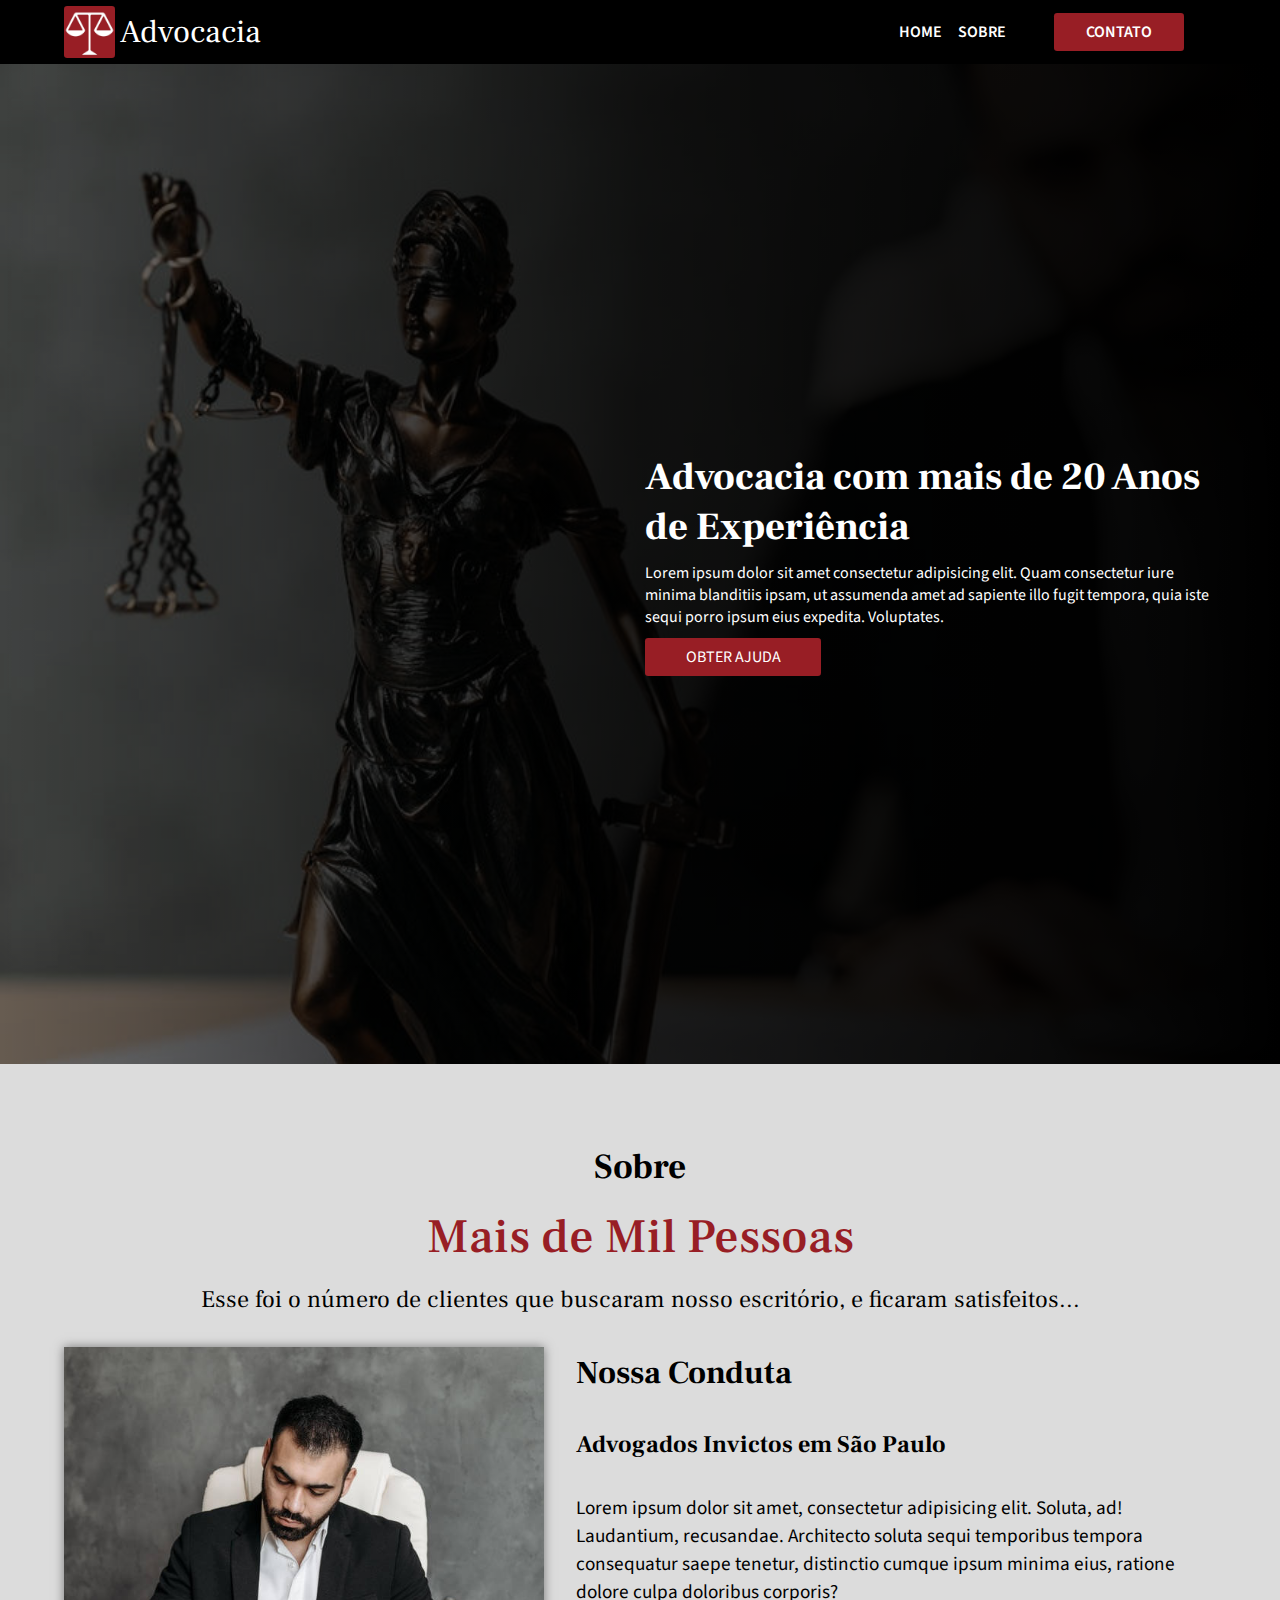
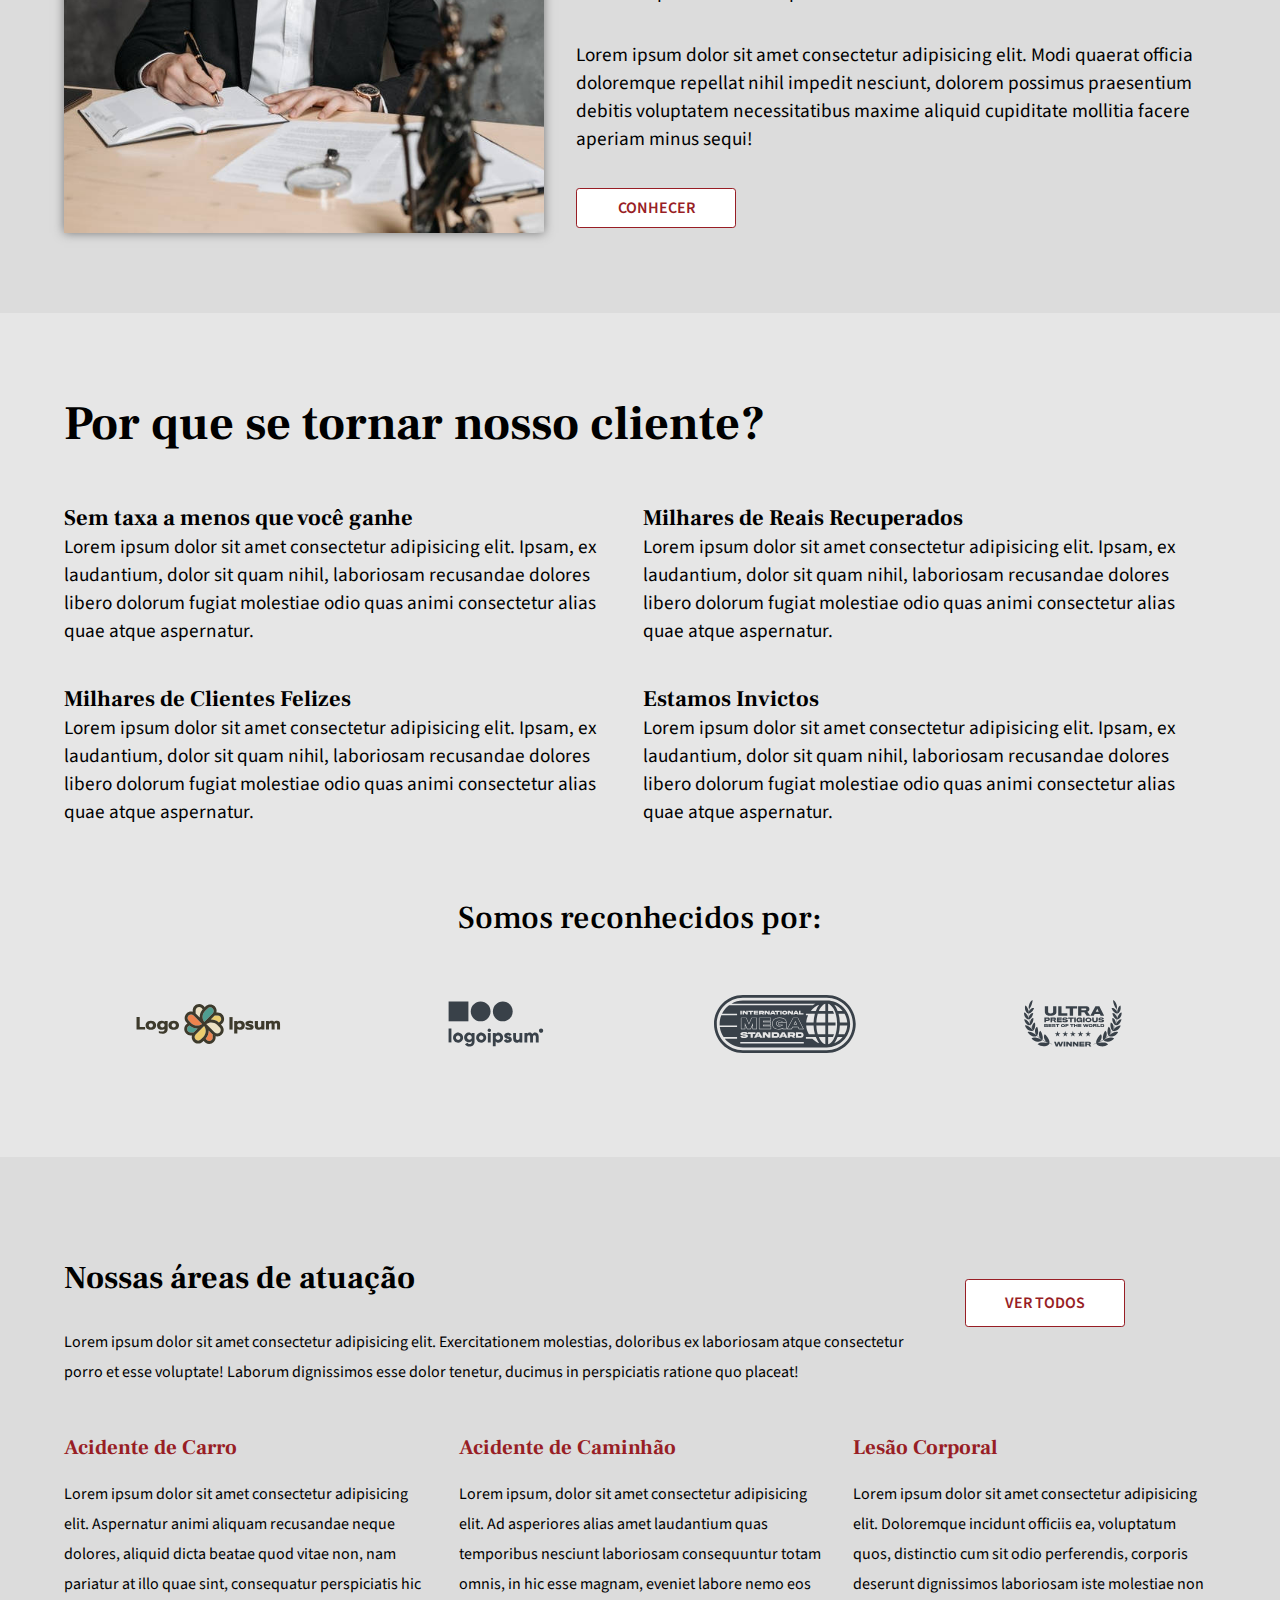
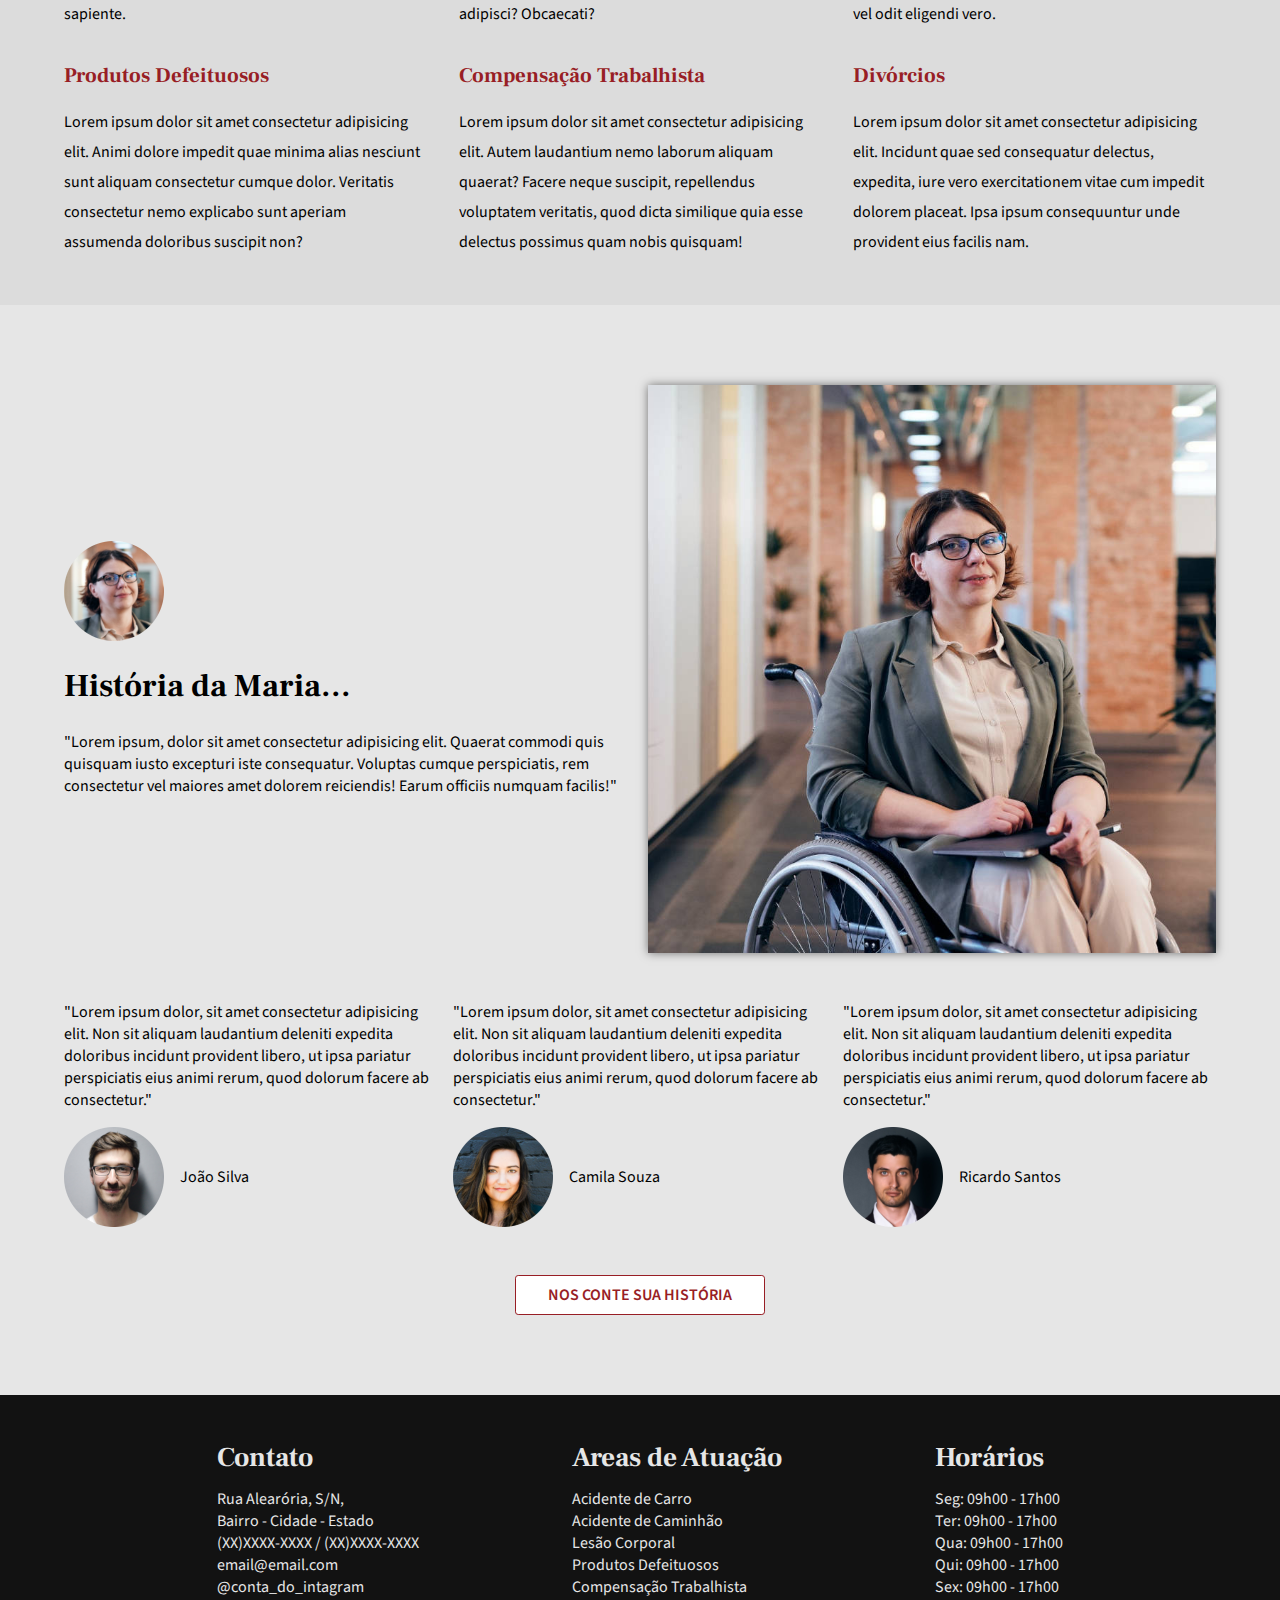
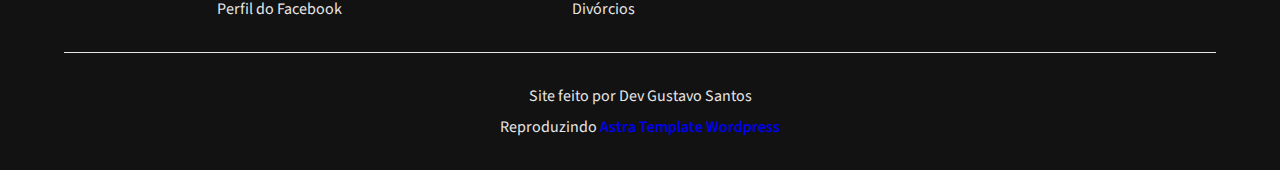
==== index.html @ f94edaa2 "Revert "Sem o menu mobile"" ====
<!DOCTYPE html>
<html lang="pt-br">
<head>
    <meta charset="UTF-8">
    <meta http-equiv="X-UA-Compatible" content="IE=edge">
    <meta name="viewport" content="width=device-width, initial-scale=1.0">
    <link rel="stylesheet" href="estilos/geral.css">
    <link rel="stylesheet" href="estilos/home.css">
    <link rel="shortcut icon" href="imagens/favicon.ico" type="image/x-icon">
    <meta name="Este é um exemplo de site de Advocacia">
    <title>Home - Advocacia</title>
</head>
<body>
    <header>
        <div class="container">
            <a href="#"><img src="imagens/pngs/logo.png" alt="Exemplo de Logo de Advocacia"><h1>Advocacia</h1></a>
                <ul>
                    <li><a href="#">HOME</a></li>
                    <li><a href="#">SOBRE</a></li>
                    <li><a href="#" class="botao1">CONTATO</li></a>
                </ul>
        </div>
    </header>
    <main>
        <section class="banner fundo">
            <div class="escurecimento">
                <div class="container">
                    <h1 class="cont-banner">Advocacia com mais de 20 Anos de Experiência</h1>
                    <p class="cont-banner">Lorem ipsum dolor sit amet consectetur adipisicing elit. Quam consectetur iure minima blanditiis ipsam, ut assumenda amet ad sapiente illo fugit tempora, quia iste sequi porro ipsum eius expedita. Voluptates.</p>
                    <a href="#" class="botao1 cont-banner"> OBTER AJUDA</a>
                </div>
            </div>
        </section>
        <section class="apres">
            <div class="container">
                <div class="topo-apres">
                    <h2>Sobre</h2>
                    <h3>Mais de Mil Pessoas</h3>
                    <h4>Esse foi o número de clientes que buscaram nosso escritório, e ficaram satisfeitos...</h4>
                </div>
                <div class="img-apres"><img src="imagens/homem-escrevendo.jpg" alt="homem escrevendo">
                </div>
                <div class="cont-apres">
                    <h2>Nossa Conduta</h2>
                    <h3>Advogados Invictos em São Paulo</h3>
                    <p>Lorem ipsum dolor sit amet, consectetur adipisicing elit. Soluta, ad! Laudantium, recusandae. Architecto soluta sequi temporibus tempora consequatur saepe tenetur, distinctio cumque ipsum minima eius, ratione dolore culpa doloribus corporis?</p>
                    <p>Lorem ipsum dolor sit amet consectetur adipisicing elit. Modi quaerat officia doloremque repellat nihil impedit nesciunt, dolorem possimus praesentium debitis voluptatem necessitatibus maxime aliquid cupiditate mollitia facere aperiam minus sequi!</p>
                    <a href="#" class="botao2 cont-banner">CONHECER</a>
                </div>
            </div>
        </section>
        <section class="motivos">
            <div class="container">
                <div class="topo-motivos"><h2>Por que se tornar nosso cliente?</h2></div>
                <div class="cont-mot">
                    <h3>Sem taxa a menos que você ganhe</h3>
                    <p>Lorem ipsum dolor sit amet consectetur adipisicing elit. Ipsam, ex laudantium, dolor sit quam nihil, laboriosam recusandae dolores libero dolorum fugiat molestiae odio quas animi consectetur alias quae atque aspernatur.</p>
                </div>
                <div class="cont-mot">
                    <h3>Milhares de Reais Recuperados</h3>
                    <p>Lorem ipsum dolor sit amet consectetur adipisicing elit. Ipsam, ex laudantium, dolor sit quam nihil, laboriosam recusandae dolores libero dolorum fugiat molestiae odio quas animi consectetur alias quae atque aspernatur.</p>
                </div>
                <div class="cont-mot">
                    <h3>Milhares de Clientes Felizes</h3>
                    <p>Lorem ipsum dolor sit amet consectetur adipisicing elit. Ipsam, ex laudantium, dolor sit quam nihil, laboriosam recusandae dolores libero dolorum fugiat molestiae odio quas animi consectetur alias quae atque aspernatur.</p>
                </div>
                <div class="cont-mot">
                    <h3>Estamos Invictos</h3>
                    <p>Lorem ipsum dolor sit amet consectetur adipisicing elit. Ipsam, ex laudantium, dolor sit quam nihil, laboriosam recusandae dolores libero dolorum fugiat molestiae odio quas animi consectetur alias quae atque aspernatur.</p>
                </div>
                <div class="base-motivos">
                    <h4>Somos reconhecidos por:</h4>
                    <img src="imagens/svg/logo-exemplo (1).svg" alt="exemplo de logo de advocacia">
                    <img src="imagens/svg/logo-exemplo (2).svg" alt="exemplo de logo de advocacia">
                    <img src="imagens/svg/logo-exemplo (3).svg" alt="exemplo de logo de advocacia">
                    <img src="imagens/svg/logo-exemplo (4).svg" alt="exemplo de logo de advocacia">
                
                </div>
            </div>
        </section>
        <section class="areas">
            <div class="container">
                <div class="topo-areas">
                    <h2>Nossas áreas de atuação</h2>
                    <p>Lorem ipsum dolor sit amet consectetur adipisicing elit. Exercitationem molestias, doloribus ex laboriosam atque consectetur porro et esse voluptate! Laborum dignissimos esse dolor tenetur, ducimus in perspiciatis ratione quo placeat!</p>
                    <a href="#" class="botao2">VER TODOS</a>
                </div>
                <div>
                    <h3>Acidente de Carro</h3>
                    <p>Lorem ipsum dolor sit amet consectetur adipisicing elit. Aspernatur animi aliquam recusandae neque dolores, aliquid dicta beatae quod vitae non, nam pariatur at illo quae sint, consequatur perspiciatis hic sapiente.</p>
                </div>
                <div>
                    <h3>Acidente de Caminhão</h3>
                    <p>Lorem ipsum, dolor sit amet consectetur adipisicing elit. Ad asperiores alias amet laudantium quas temporibus nesciunt laboriosam consequuntur totam omnis, in hic esse magnam, eveniet labore nemo eos adipisci? Obcaecati?</p>
                </div>
                <div>
                    <h3>Lesão Corporal</h3>
                    Lorem ipsum dolor sit amet consectetur adipisicing elit. Doloremque incidunt officiis ea, voluptatum quos, distinctio cum sit odio perferendis, corporis deserunt dignissimos laboriosam iste molestiae non vel odit eligendi vero.
                </div>
                <div>
                    <h3>Produtos Defeituosos</h3>
                    <p>Lorem ipsum dolor sit amet consectetur adipisicing elit. Animi dolore impedit quae minima alias nesciunt sunt aliquam consectetur cumque dolor. Veritatis consectetur nemo explicabo sunt aperiam assumenda doloribus suscipit non?</p>
                </div>
                <div>
                    <h3>Compensação Trabalhista</h3>
                    <p>Lorem ipsum dolor sit amet consectetur adipisicing elit. Autem laudantium nemo laborum aliquam quaerat? Facere neque suscipit, repellendus voluptatem veritatis, quod dicta similique quia esse delectus possimus quam nobis quisquam!</p>
                </div>
                <div>
                    <h3>Divórcios</h3>
                    <p>Lorem ipsum dolor sit amet consectetur adipisicing elit. Incidunt quae sed consequatur delectus, expedita, iure vero exercitationem vitae cum impedit dolorem placeat. Ipsa ipsum consequuntur unde provident eius facilis nam.</p>
                </div>
            </div>
        </section>
        <section class="depoimentos">
            <div class="container">
                <div class="topo-depo">
                    <div class="topo-cont">
                        <img src="imagens/pngs/mulher-comentario.png" alt="Rosto de uma mulher">
                        <h3>História da Maria...</h3>
                        <blockquote>"Lorem ipsum, dolor sit amet consectetur adipisicing elit. Quaerat commodi quis quisquam iusto excepturi iste consequatur. Voluptas cumque perspiciatis, rem consectetur vel maiores amet dolorem reiciendis! Earum officiis numquam facilis!"</blockquote>
                    </div>
                    <img src="imagens/mulher-em-uma-cadeira-de-rodas.jpg" alt="mulher em uma cadeira de rodas">
                </div>
                <div class="base-depo">
                    
                    <div class="quad-depo">
                        <blockquote>"Lorem ipsum dolor, sit amet consectetur adipisicing elit. Non sit aliquam laudantium deleniti expedita doloribus incidunt provident libero, ut ipsa pariatur perspiciatis eius animi rerum, quod dolorum facere ab consectetur."</blockquote>
                        <img src="imagens/pngs/homem-comentario.png" alt="Rosto de um homem">
                        <p>João Silva</p>
                    </div>
                    <div class="quad-depo">
                        <blockquote>"Lorem ipsum dolor, sit amet consectetur adipisicing elit. Non sit aliquam laudantium deleniti expedita doloribus incidunt provident libero, ut ipsa pariatur perspiciatis eius animi rerum, quod dolorum facere ab consectetur."</blockquote>
                        <img src="imagens/pngs/mulher-comentario-2.png" alt="Rosto de uma mulher">
                        <p>Camila Souza</p>
                    </div>
                    <div class="quad-depo">
                        <blockquote>"Lorem ipsum dolor, sit amet consectetur adipisicing elit. Non sit aliquam laudantium deleniti expedita doloribus incidunt provident libero, ut ipsa pariatur perspiciatis eius animi rerum, quod dolorum facere ab consectetur."</blockquote>
                        <img src="imagens/pngs/homem-comentario-2.png" alt="Rosto de um homem">
                        <p>Ricardo Santos</p>
                    </div>
                </div>
                <a href="#" class="botao2">NOS CONTE SUA HISTÓRIA</a>
            </div>
        </section>
    </main>
    <footer>
        <div class="container">
            <section class="topo-footer">
                <div class="quad-footer">
                    <h3>Contato</h3>
                    <ul>
                        <li>Rua Alearória, S/N, <br>Bairro - Cidade - Estado</li>
                        <li>(XX)XXXX-XXXX / (XX)XXXX-XXXX</li>
                        <li>email@email.com</li>
                        <li>@conta_do_intagram</li>
                        <li>Perfil do Facebook</li>
                    </ul>
                </div>
                <div class="quad-footer">
                    <h3>Areas de Atuação</h3>
                    <ul>
                        <li>Acidente de Carro</li>
                        <li>Acidente de Caminhão</li>
                        <li>Lesão Corporal</li>
                        <li>Produtos Defeituosos</li>
                        <li>Compensação Trabalhista</li>
                        <li>Divórcios</li>
                    </ul>
                </div>
                <div class="quad-footer">
                    <h3>Horários</h3>
                    <ul>
                        <li>Seg: 09h00 - 17h00</li>
                        <li>Ter: 09h00 - 17h00</li>
                        <li>Qua: 09h00 - 17h00</li>
                        <li>Qui: 09h00 - 17h00</li>
                        <li>Sex: 09h00 - 17h00</li>
                    </ul>
                </div>
            </section>
            <section class="base-footer">
                <p>Site feito por Dev Gustavo Santos</p>
                <p>Reproduzindo <a href="https://websitedemos.net/injury-accident-lawyer-08/#" target="_blank">Astra Template Wordpress</a></p>
            </section>
        </div>
    </footer>
</body>
</html>
---- estilos/geral.css ----
@charset "UTF-8";
@import url('https://fonts.googleapis.com/css2?family=Frank+Ruhl+Libre:wght@300;400;500;700;900&family=Source+Sans+Pro:ital,wght@0,200;0,300;0,400;0,600;0,700;0,900;1,200;1,300;1,400;1,600;1,700;1,900&display=swap');

:root {
    /* Fontes */
    --fonte1: 'Frank Ruhl Libre', serif;
    --fonte2: 'Source Sans Pro', sans-serif;

    /* Cores */
    --cor1: rgb(152, 30, 37);
    --cor2: rgb(18, 18, 18);
    --cor3: rgb(74, 74, 74);
    --cor4: rgb(220, 220, 220);
    --cor5: rgb(230, 230, 230);
}

/* Gerais *//* Gerais *//* Gerais */
* {
    padding: 0;
    margin: 0;
    box-sizing: border-box;
}

html, body {
    font-family: var(--fonte2);
}

h1, h2, h3, h4, h5, h6 {
    font-family: var(--fonte1);
}

a, li {
    text-decoration: none;
    list-style-type: none;
}



section, header, p, main {
    max-width: 100vw;
    overflow: hidden;
}

.container {
    width: min(1200px, 90vw);
    margin: auto;
}

.botao1 {
    padding: 0.5rem 2rem;
    margin: 2rem;
    border-radius: 0.2rem;
    color: white;
    background-color: var(--cor1);
    transition: all 0.3s linear;
}

.botao1:hover {
    color: var(--cor1) !important;
    background-color: rgb(255, 255, 255);
    border: 1px solid var(--cor1);
}

.botao2 {
    padding: 0.5rem 2rem;
    margin: 2rem;
    border-radius: 0.2rem;
    color: var(--cor1);
    background-color: rgb(255, 255, 255);
    border: 1px solid var(--cor1);
    transition: all 0.3s linear;
}

.botao2:hover {
    color: rgb(255, 255, 255);
    background-color: var(--cor1);
    border: 1px solid rgb(255, 255, 255);
}

.fundo {
    background-size: cover;
    background-repeat: no-repeat;
    background-position: left center;
}

footer {
    background-color: var(--cor2);
    color: var(--cor5);

}

footer .topo-footer {
    padding: 2rem 0;
    display: flex;
    justify-content: space-evenly;
    border-bottom: 1px solid var(--cor5);
}

footer .topo-footer  h3{
    font-size: 1.7rem;
    padding: 0.8rem 0;
}

footer .base-footer {
    padding: 2rem;
    text-align: center;
    display: flex;
    flex-direction: column;
    gap: 0.6rem;
}

footer .base-footer a {
    font-weight: 600;
}
footer .base-footer a:visited {
    color: inherit;
 }


@media (max-width: 700px) {

    footer .topo-footer {
        flex-direction: column;
        align-items: center;
        text-align: center;
        gap: 3rem;
    }
}
---- estilos/home.css ----
@charset "UTF-8";
@import url('https://fonts.googleapis.com/css2?family=Frank+Ruhl+Libre:wght@300;400;500;700;900&family=Source+Sans+Pro:ital,wght@0,200;0,300;0,400;0,600;0,700;0,900;1,200;1,300;1,400;1,600;1,700;1,900&display=swap');

:root {
    /* Fontes */
    --fonte1: 'Frank Ruhl Libre', serif;
    --fonte2: 'Source Sans Pro', sans-serif;

    /* Cores */
    --cor1: rgb(152, 30, 37);
    --cor2: rgb(18, 18, 18);
    --cor3: rgb(74, 74, 74);
    --cor4: rgb(220, 220, 220);
    --cor5: rgb(230, 230, 230);
}


/* Header *//* Header *//* Header */
header {
    width: 100%;
    height: 4rem;
    background-color: rgb(0, 0, 0);
}

header .container {
    display: flex;
    height: 100%;
    justify-content: space-between;
    align-items: center;
}

header a {
    display: flex;
    align-items: center;
    height: 100%;
}

header h1 {
    color: rgb(255, 255, 255);
    font-weight: 400;
}

header  img {
    margin-right: .3rem;
    height: 80%;
    border-radius: 0.2rem;
}

header ul {
    display: flex;
    align-items: center;
    gap: 1rem;
}

header ul li a {
    color: rgb(255, 255, 255);
    font-weight: 600;
}

.escurecimento {
    width: 100%;
    height: 100%;
    background-color: rgba(0, 0, 0, 0.5);
    background-image: linear-gradient(to left, rgb(0, 0, 0), rgba(0, 0, 0, 0.750), rgba(255, 255, 255, 0));
}

/* Banner *//* Banner *//* Banner */
.banner {
    background-image: url('../imagens/lei.jpg');
    min-height: 1000px;
}

.banner .escurecimento {
    height: 1000px;
}

.banner .container {
    display: grid;
    grid-template-areas:
        "vazio cont1"
        "vazio cont2"
        "vazio cont3";
    grid-gap: 10px;
    grid-template-columns: 1fr 1fr;
    grid-template-rows: repeat(3, auto);
    align-content: center;
    height: 100%;
}

.banner .container h1 {
    grid-area: cont1;
   /*  text-align: justify; */
    font-size: 2.4rem;
    font-weight: 800;
    color: rgb(255, 255, 255);
}

.banner .container p {
    grid-area: cont2;
    /* text-align: justify; */
    color: rgb(255, 255, 255);
}

.banner .container a {
    grid-area: cont3;
}

.banner .botao1 {
    width: 11rem;
    padding: 0.5rem 2rem;
    margin: 0;
    text-align: center;
}

/* apres *//* apres *//* apres */
.apres {
    background-color: var(--cor4);
}

.apres .container {
    padding: 5rem 0;
    display: grid;
    grid-template-areas:
        "topo topo"
        "imagem conteudo";
    grid-gap: 2rem;
    /* grid-template-rows: 1fr 2fr; */
    /* grid-template-columns: 1fr 1fr; */
}

.apres .container .topo-apres{
    grid-area: topo;
    text-align: center;
    display: flex;
    flex-direction: column;
    align-items: center;
    justify-content: center;
    gap: 1rem;
}

.apres .container .topo-apres h2{
    font-size: 2.2rem;
}

.apres .container .topo-apres h3{
    font-size: 3rem;
    color: var(--cor1);
    font-weight: 500;
}

.apres .container .topo-apres h4{
    font-size: 1.5rem;
    font-weight: 400;
}

.apres .container .img-apres{
    grid-area: imagem;
    box-shadow: 0px 0px 10px rgb(119, 119, 119);
}

.apres .container .img-apres img{
    height: 100%;
    width: 100%;
    object-fit: cover;
}

.apres .container .cont-apres{
    grid-area: conteudo;
    display: flex;
    flex-direction: column;
    justify-content: space-around;
    gap: 1.5rem;
}

.apres .container .cont-apres h2{
    font-size: 2rem;
    
}

.apres .container .cont-apres h3{
    font-size: 1.5rem;
   
}

.apres .container .cont-apres p{
    font-size: 1.2rem;
    /* text-align: justify; */
}

.apres .container .cont-apres .botao2 {
    margin: 0;
    width: 10rem;
    text-align: center;
    font-weight: 600;
}

/* motivos *//* motivos *//* motivos */
.motivos {
    background-color: var(--cor5);
}

.motivos .container{
    padding: 5rem 0;
    display: grid;
    grid-template-areas:
        "topo topo"
        "mot1 mot2"
        "mot3 mot4"
        "base base";
    /* text-align: justify; */
    grid-gap: 2.5rem;
    grid-template-rows: 1fr 2fr 2fr 3fr;
}

.motivos .container .topo-motivos {
    grid-area: topo;
    font-size: 2rem;
}

.cont-mot {
    font-size: 1.2rem;
}

.motivos .container div:nth-child(2) {
    grid-area: mot1;
}

.motivos .container div:nth-child(3) {
    grid-area: mot2;
}

.motivos .container div:nth-child(4) {
    grid-area: mot3;
}

.motivos .container div:nth-child(5) {
    grid-area: mot4;
}

.motivos .container .base-motivos {
    grid-area: base;
    font-size: 2rem;
    display: grid;
    grid-template-areas: 
    "topo topo topo topo"
    "foto1 foto2 foto3 foto4";
    grid-template-columns: repeat(4, 1fr);
    grid-template-rows: repeat(2, 1fr);
    align-items: center;
    justify-items: center;

}

.base-motivos h4:nth-child(1) {
    grid-area: topo;
    font-weight: 500;
}

.base-motivos img:nth-child(2) {
    grid-area: foto1;
}

.base-motivos img:nth-child(3) {
    grid-area: foto2;
}

.base-motivos img:nth-child(4) {
    grid-area: foto3;
}

.base-motivos img:nth-child(5) {
    grid-area: foto4;
}

/* areas *//* areas *//* areas */
.areas {
    background-color: var(--cor4);
}

.areas .container {
    padding: 3rem 0;
    line-height: 30px;
    display: grid;
    grid-template-areas:
        "topo topo topo"
        "area1 area2 area3"
        "area4 area5 area6";
    grid-template-rows: repeat(3, 1fr);
    grid-template-columns: repeat(3, 3fr);
    grid-gap: 2rem;
}



.areas .topo-areas {
    grid-area: topo;
    display: grid;
    grid-template-areas:
        "titulo botao"
        "paragrafo botao";
    grid-template-columns: 3fr 1fr;
    grid-template-rows: repeat(2, 1fr);
    align-items: center;
    justify-items: start;
    grid-gap: 20px;
}

.areas .topo-areas h2{
    grid-area: titulo;
    font-size: 2rem;
    align-self: self-end;
}

.areas .topo-areas p{
    grid-area: paragrafo;
    
}

.areas .topo-areas a{
    grid-area: botao;
    width: 10rem;
    text-align: center;
    font-weight: 600;
}


.areas h3 {
    padding-bottom: 1rem;
    font-size: 1.3rem;
    color: var(--cor1);
}
/* .areas div:nth-child(n+2) {
    text-align: justify;  
} */

.areas .container div:nth-child(2) {
    grid-area: area1;
}

.areas div:nth-child(3) {
    grid-area: area2;
}

.areas div:nth-child(4) {
    grid-area: area3;
}

.areas div:nth-child(5) {
    grid-area: area4;
}

.areas div:nth-child(6) {
    grid-area: area5;
}

.areas div:nth-child(7) {
    grid-area: area6;
}

/* depoimentos *//* depoimentos *//* depoimentos */

.depoimentos {
    background-color: var(--cor5);
}

.depoimentos .container {
    padding: 5rem 0;
    /*  display: grid;
    grid-template-areas:
        "topo topo topo"
        "depo1 depo2 depo3";
    grid-template-rows: 1fr 1fr;
    grid-template-columns: repeat(3, 1fr);
    grid-gap: 3rem;  */
}



.depoimentos .container .topo-depo{
  
    display: grid;
    grid-template-areas:
    "conteudo foto";
    grid-template-columns: repeat(2, 1fr);
    grid-template-rows: 1fr;
    grid-gap: 1rem;
}

.depoimentos .container .topo-cont {
    grid-area: conteudo;
    display: flex;
    flex-direction: column;
    justify-content: center;
    gap: 1.5rem;
}

.depoimentos .container .topo-cont img {
    height: 100px;
    width: 100px;
}
.depoimentos .container .topo-cont h3{
    font-size: 2rem;
}

.topo-depo > img {
    grid-area: foto;
    width: 100%;
    height: auto;
    object-fit: cover;
    box-shadow: 0px 0px 9px rgb(0 0 0 / 50%);
}

.depoimentos .base-depo {
    display: flex;
    gap: 1rem;
    padding: 3rem 0;
}


.depoimentos .container .quad-depo {
    display: grid;
    grid-template-areas: 
    "coment coment"
    "foto nome";
    grid-template-columns: 1fr 3fr;
    grid-gap: 1rem;
    justify-items: center;
    align-items: center;
}

.depoimentos .container .quad-depo img {
    height: 100px;
    width: 100px;
}

.depoimentos .container .quad-depo *:nth-child(1){
    grid-area: coment;
}

.depoimentos .container .quad-depo *:nth-child(2){
    grid-area: foto;
}

.depoimentos .container .quad-depo *:nth-child(3){
    grid-area: nome;
    justify-self: start;
}
 
.depoimentos .container a {
    display: block;
    width: 250px;
    margin: auto;
    text-align: center;
    font-weight: 600;
}



@media (max-width: 800px) {

    html {
        font-size: 110%;
    }

    .apres .container {
        grid-template-areas:
            "topo"
            "imagem"
            "conteudo";
    }

    .areas .topo-areas {
        display: flex;
        flex-direction: column;
        align-content: center;
        justify-content: center;
    }
  
    .areas .topo-areas h2 {
        align-self: initial;
       
    }
}

@media (max-width: 700px) {
    html {
        font-size: 130%;
    }

    .areas .container {
        grid-template-areas:
        "topo topo"
        "area1 area2"
        "area3 area4"
        "area5 area6";
        grid-template-columns: repeat(2, 3fr);
        grid-template-rows: initial;
        line-height: initial;
    }

    .depoimentos .container .topo-depo {
        grid-template-areas: 
        "conteudo" 
        "foto";
        grid-template-columns: initial;
    }

    .depoimentos .container .topo-cont {
        align-items: center;
        text-align: center;
    }

    .depoimentos .base-depo {
        display: flex;
        flex-direction: column;
        gap: 3rem;
    }

   /*  .depoimentos .base-depo > div:nth-child(1){
        grid-area: coment1;
    }

    .depoimentos .base-depo > div:nth-child(2){
        grid-area: coment2;
    }

    .depoimentos .base-depo > div:nth-child(3){
        grid-area: coment3;
        align-self: center;
        max-width: 307px;
        justify-self: center;
    } */
    .depoimentos .container .quad-depo {
    display: flex;
    flex-direction: column;
    text-align: center;
    }



}

@media (max-width: 600px) {
    .banner .container {
        grid-template-areas:
        "cont1"
        "cont2"
        "cont3";
    grid-template-columns: 1fr;
    text-align: center;
    }

    .banner .botao1 {
        margin: auto;
    }

    .apres .container .cont-apres {
        text-align: center;
        align-items: center;
    }

    .motivos .container {
        display: flex;
        flex-direction: column;
        text-align: center;
    }

    .motivos .container .base-motivos {
        display: flex;
        flex-direction: column;
        gap: 3rem;
    }

    .motivos .container .base-motivos img{
        width: 50vw;
        min-width: 150px;
    }

    .areas .container {
        display: flex;
        flex-direction: column;
        align-items: center;
        text-align: center;
    }

    /*
    
    .areas .topo-areas {
        display: flex;
        flex-direction: column;
  
    .areas .topo-areas h2 {
        align-self: initial;
    }

      } */

    .areas .topo-areas a {
        height: initial;
    }

 
}
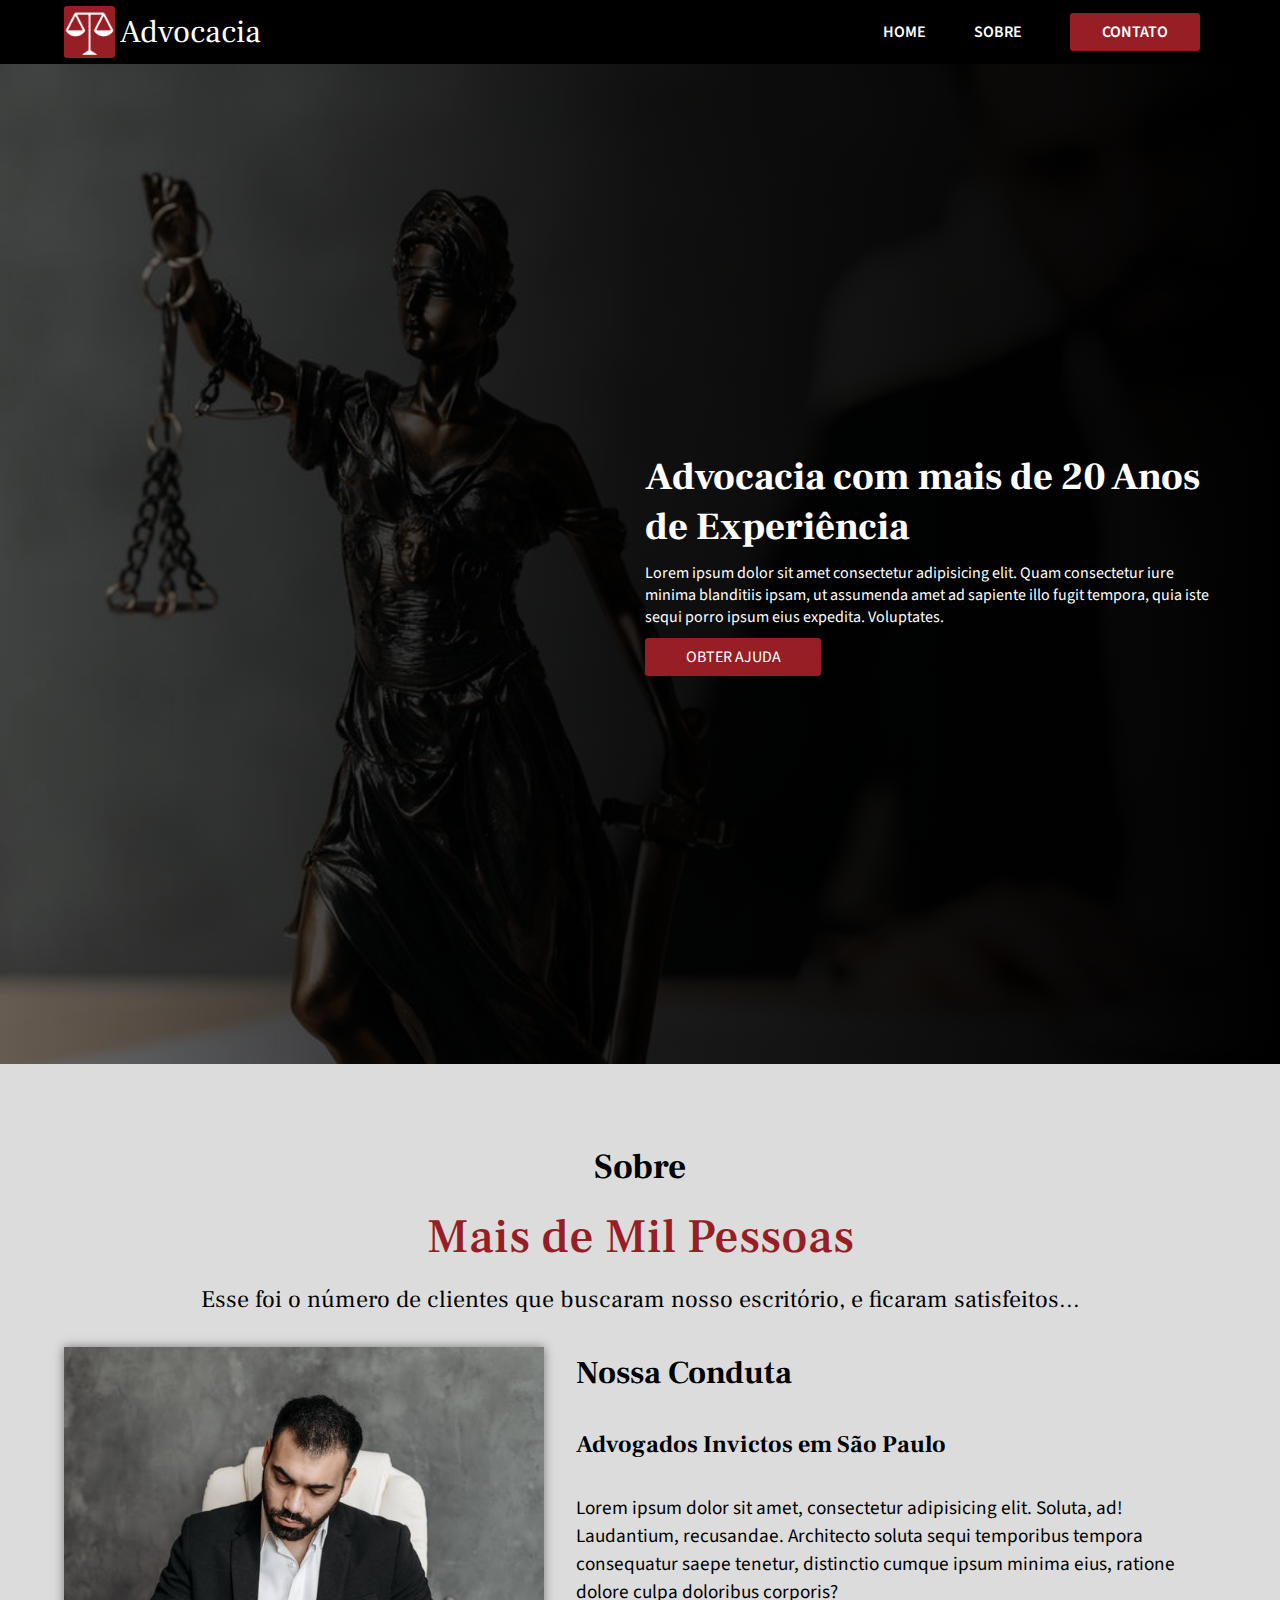
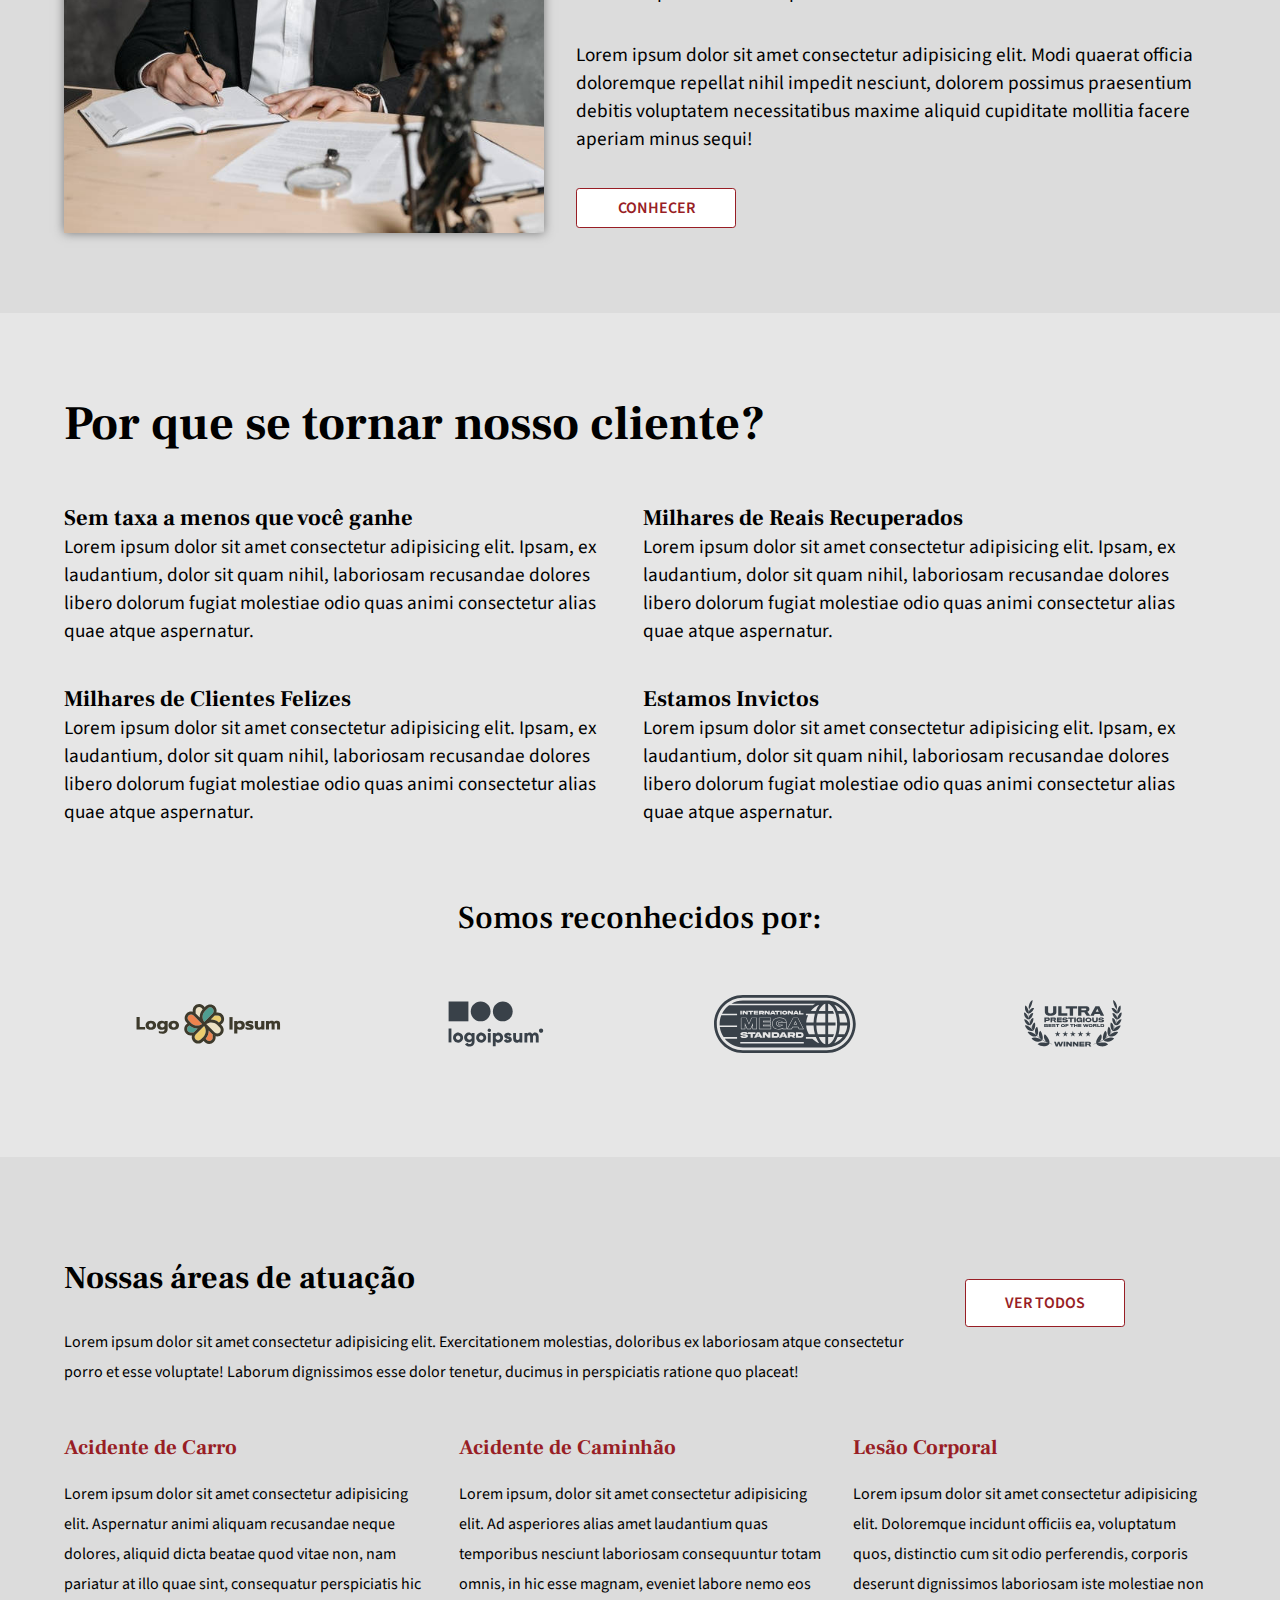
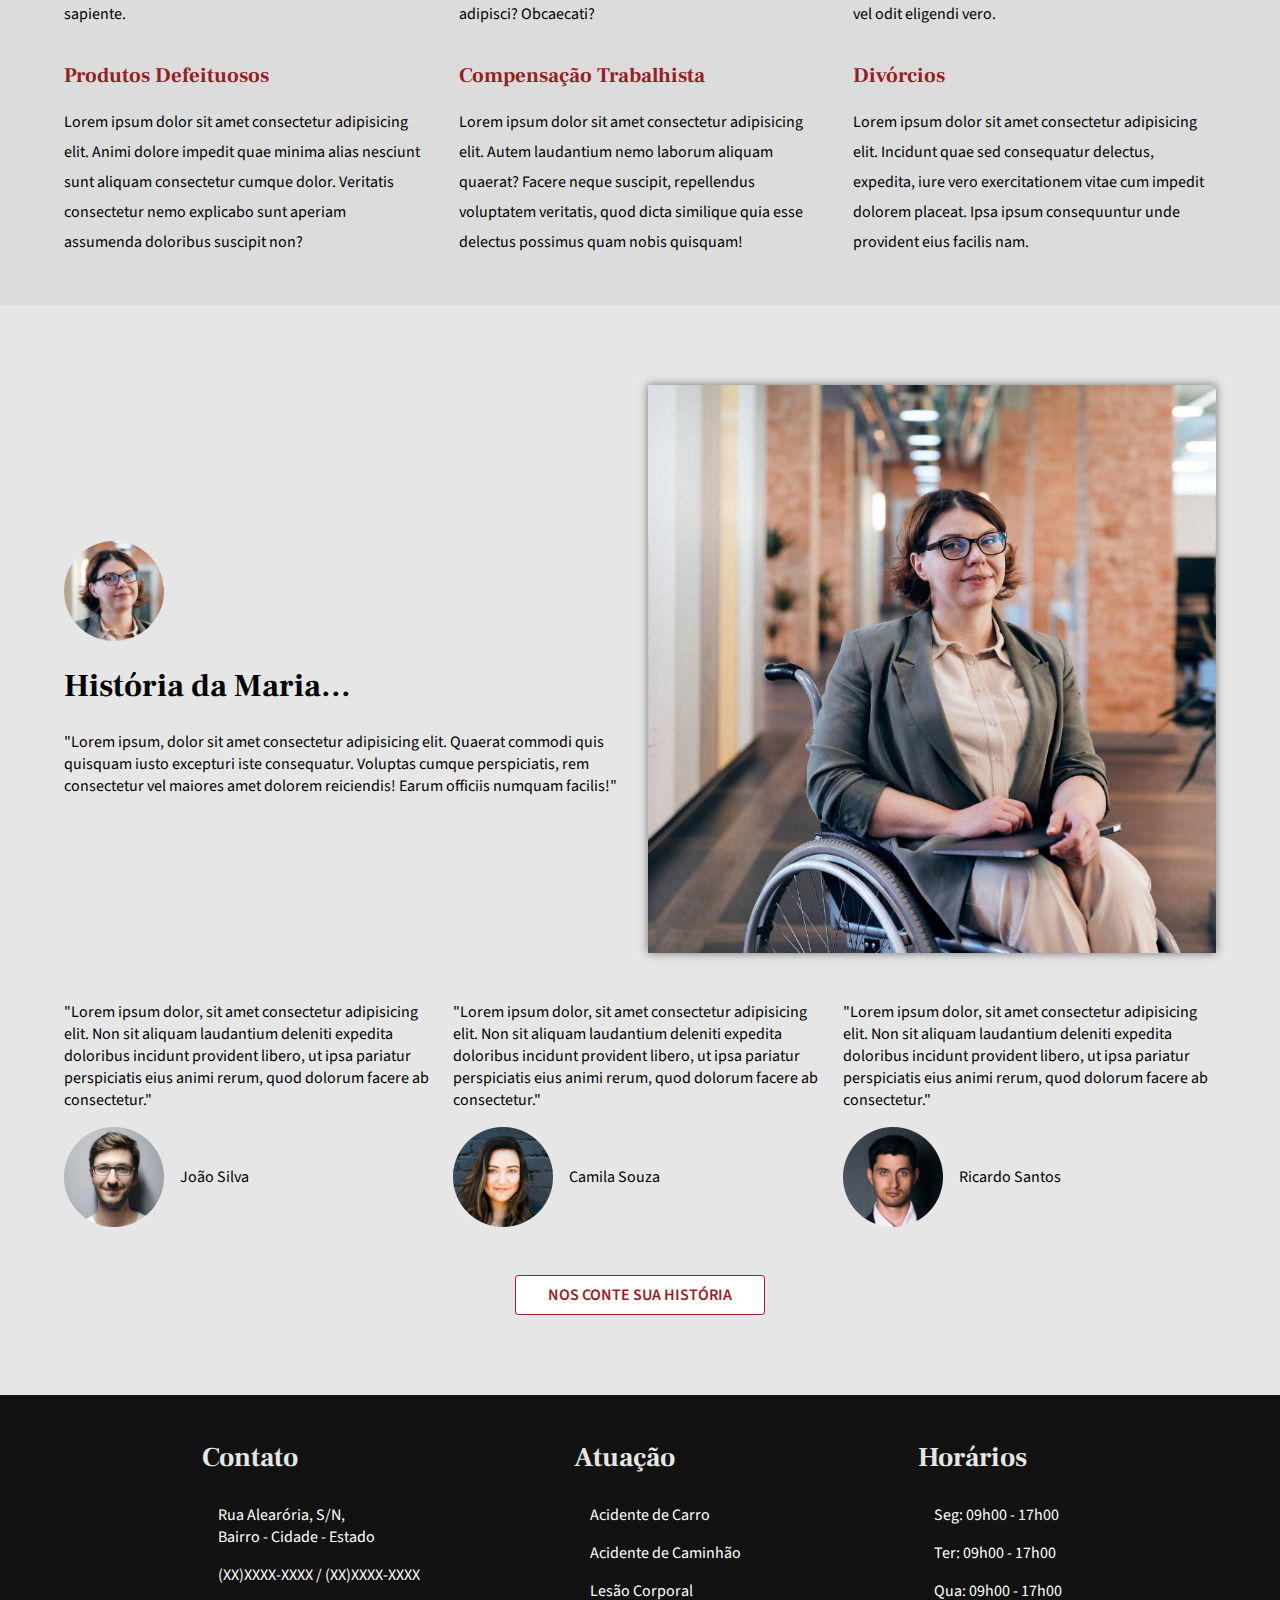
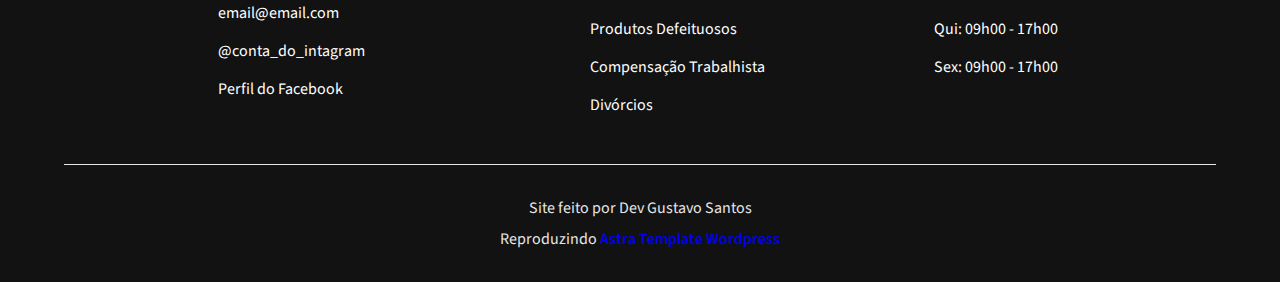
==== commit 92fc49a6: "mais um ajuste" ====
--- a/index.html
+++ b/index.html
@@ -5,13 +5,14 @@
     <meta http-equiv="X-UA-Compatible" content="IE=edge">
     <meta name="viewport" content="width=device-width, initial-scale=1.0">
     <link rel="stylesheet" href="estilos/geral.css">
+    <link rel="stylesheet" href="estilos/menu-mobile.css">
     <link rel="stylesheet" href="estilos/home.css">
     <link rel="shortcut icon" href="imagens/favicon.ico" type="image/x-icon">
     <meta name="Este é um exemplo de site de Advocacia">
     <title>Home - Advocacia</title>
 </head>
 <body>
-    <header>
+    <header class="menu-classico">
         <div class="container">
             <a href="#"><img src="imagens/pngs/logo.png" alt="Exemplo de Logo de Advocacia"><h1>Advocacia</h1></a>
                 <ul>
@@ -19,6 +20,25 @@
                     <li><a href="#">SOBRE</a></li>
                     <li><a href="#" class="botao1">CONTATO</li></a>
                 </ul>
+        </div>
+    </header>
+    <header class="menu-mobile">
+        <div class="container">
+            <input type="checkbox" id="botao-menu">
+            <label for="botao-menu" class="bot-menu">
+                <div class="tracos">
+                    <div></div>
+                    <div></div>
+                    <div></div>
+                </div>
+            </label>
+            <nav class="menu-conteudo">
+                <ul>
+                    <li><a href="#">HOME</a></li>
+                    <li><a href="#">SOBRE</a></li>
+                    <li><a href="#" class="botao1">CONTATO</li></a>
+                </ul>
+            </nav>         
         </div>
     </header>
     <main>
@@ -157,7 +177,7 @@
                     </ul>
                 </div>
                 <div class="quad-footer">
-                    <h3>Areas de Atuação</h3>
+                    <h3>Atuação</h3>
                     <ul>
                         <li>Acidente de Carro</li>
                         <li>Acidente de Caminhão</li>
--- a/estilos/geral.css
+++ b/estilos/geral.css
@@ -40,6 +40,63 @@
     max-width: 100vw;
     overflow: hidden;
 }
+
+
+
+
+
+/* Header *//* Header *//* Header */
+header.menu-classico {
+    width: 100%;
+    height: 4rem;
+    background-color: rgb(0, 0, 0);
+}
+
+header.menu-classico .container {
+    display: flex;
+    height: 100%;
+    justify-content: space-between;
+    align-items: center;
+}
+
+header.menu-classico a {
+    display: flex;
+    align-items: center;
+    height: 100%;
+}
+
+header.menu-classico h1 {
+    color: rgb(255, 255, 255);
+    font-weight: 400;
+}
+
+header.menu-classico img {
+    margin-right: .3rem;
+    height: 80%;
+    border-radius: 0.2rem;
+}
+
+header.menu-classico ul {
+    display: flex;
+    align-items: center;
+    gap: 1rem;
+}
+
+header.menu-classico ul li a {
+    color: rgb(255, 255, 255);
+    font-weight: 600;
+}
+
+header.menu-classico .botao1 {
+    margin: 0;
+}
+
+/* Menu Mobile */
+
+
+
+
+
 
 .container {
     width: min(1200px, 90vw);
@@ -119,6 +176,10 @@
 
 @media (max-width: 700px) {
 
+    header.menu-classico {
+        display: none;
+    }
+
     footer .topo-footer {
         flex-direction: column;
         align-items: center;
--- a/estilos/menu-mobile.css
+++ b/estilos/menu-mobile.css
@@ -0,0 +1,104 @@
+@charset "UTF-8";
+
+* { padding: 0;
+    margin: 0;
+    box-sizing: border-box;
+}
+
+header.menu-mobile a, li {
+    text-decoration: none;
+    list-style-type: none;
+    color: white;
+    margin: 1rem;
+}
+
+header.menu-mobile a:visited {
+    color: white;
+}
+
+header.menu-mobile {
+    background-color: black;
+    width: 100vw;
+    height: 14vw;
+    position: fixed;
+}
+
+/* Traços *//* Traços *//* Traços */
+.container #botao-menu {
+    opacity: 0;
+}
+
+.menu-mobile .container {
+    display: flex;
+    flex-direction: column;
+    align-items: flex-end;
+}
+
+.bot-menu {
+    position: absolute;
+    top: 0;
+    right: 0;
+    z-index: 3;
+}
+
+.tracos *:nth-child(n) {
+    background-color: rgb(255, 255, 255);
+    width: 13vw;
+    height: 2vw;
+    margin: 2vw;
+    transition: all 0.1s linear;
+}
+
+input#botao-menu:checked ~ label .tracos *:nth-child(1) {
+    transform: translate(0%, 4vw) rotate(45deg);
+}
+
+input#botao-menu:checked ~ label .tracos *:nth-child(2) {
+    opacity: 0;
+}
+
+input#botao-menu:checked ~ label .tracos *:nth-child(3) {
+    transform: translate(0%, -4vw) rotate(-45deg);
+}
+
+/* Conteudo *//* Conteudo *//* Conteudo */
+.menu-conteudo {
+    display: none;
+    width: 100vw;
+    position: absolute;
+    left: 0;
+    top: 0;
+}
+
+.menu-conteudo ul {
+    color: white;
+    font-size: 8vw;
+    display: flex;
+    flex-direction: column;
+    justify-content: center;
+    align-items: center;
+    gap: 10vw;
+}
+
+.menu-conteudo ul  li a{
+    padding: 5vw;
+}
+
+input#botao-menu:checked ~ nav.menu-conteudo {
+    width: 100vw;
+    height: 100vh;
+    display: flex;
+    flex-direction: column;
+    justify-content: center;
+    align-items: center;
+    position: fixed;
+    z-index: 2;
+    background-color: rgb(0, 0, 0);
+    text-align: center;
+}
+
+@media (min-width: 701px){
+    header.menu-mobile {
+    display: none;
+    }
+}--- a/estilos/home.css
+++ b/estilos/home.css
@@ -15,47 +15,7 @@
 }
 
 
-/* Header *//* Header *//* Header */
-header {
-    width: 100%;
-    height: 4rem;
-    background-color: rgb(0, 0, 0);
-}
-
-header .container {
-    display: flex;
-    height: 100%;
-    justify-content: space-between;
-    align-items: center;
-}
-
-header a {
-    display: flex;
-    align-items: center;
-    height: 100%;
-}
-
-header h1 {
-    color: rgb(255, 255, 255);
-    font-weight: 400;
-}
-
-header  img {
-    margin-right: .3rem;
-    height: 80%;
-    border-radius: 0.2rem;
-}
-
-header ul {
-    display: flex;
-    align-items: center;
-    gap: 1rem;
-}
-
-header ul li a {
-    color: rgb(255, 255, 255);
-    font-weight: 600;
-}
+
 
 .escurecimento {
     width: 100%;
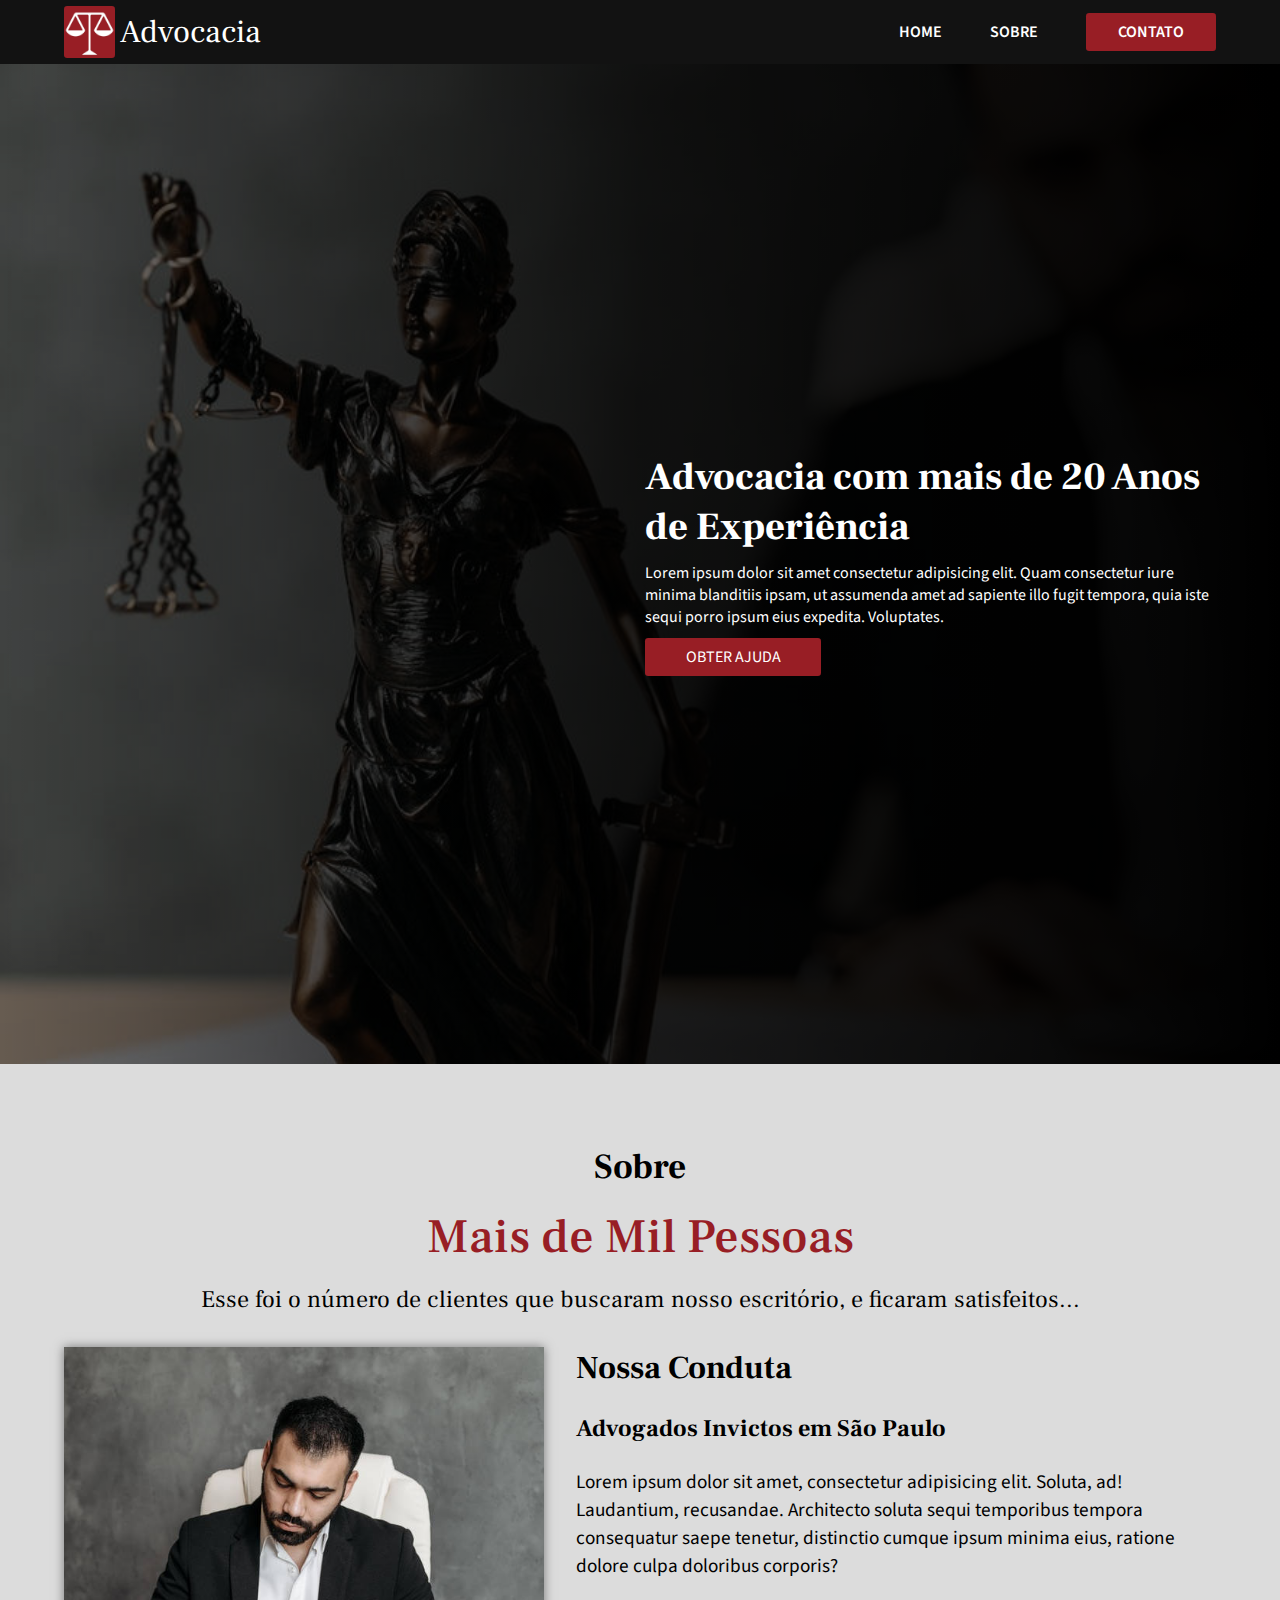
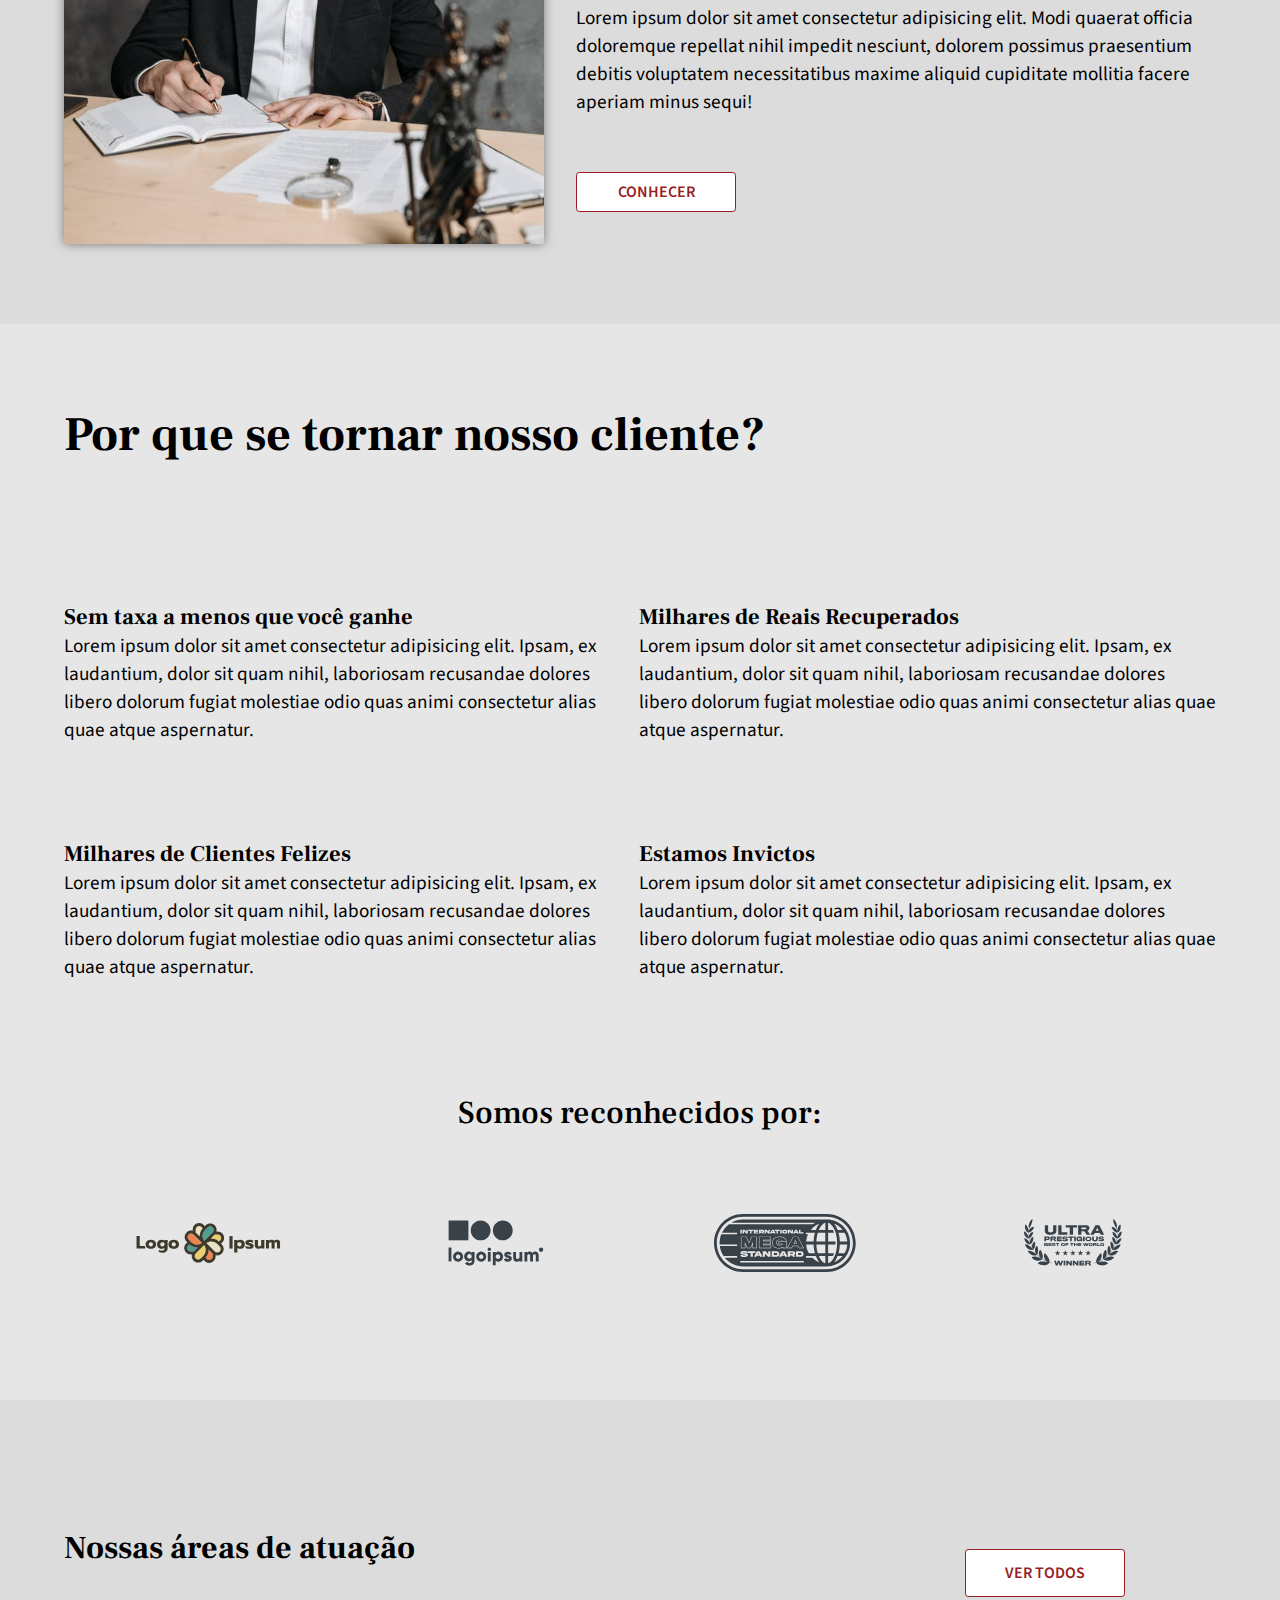
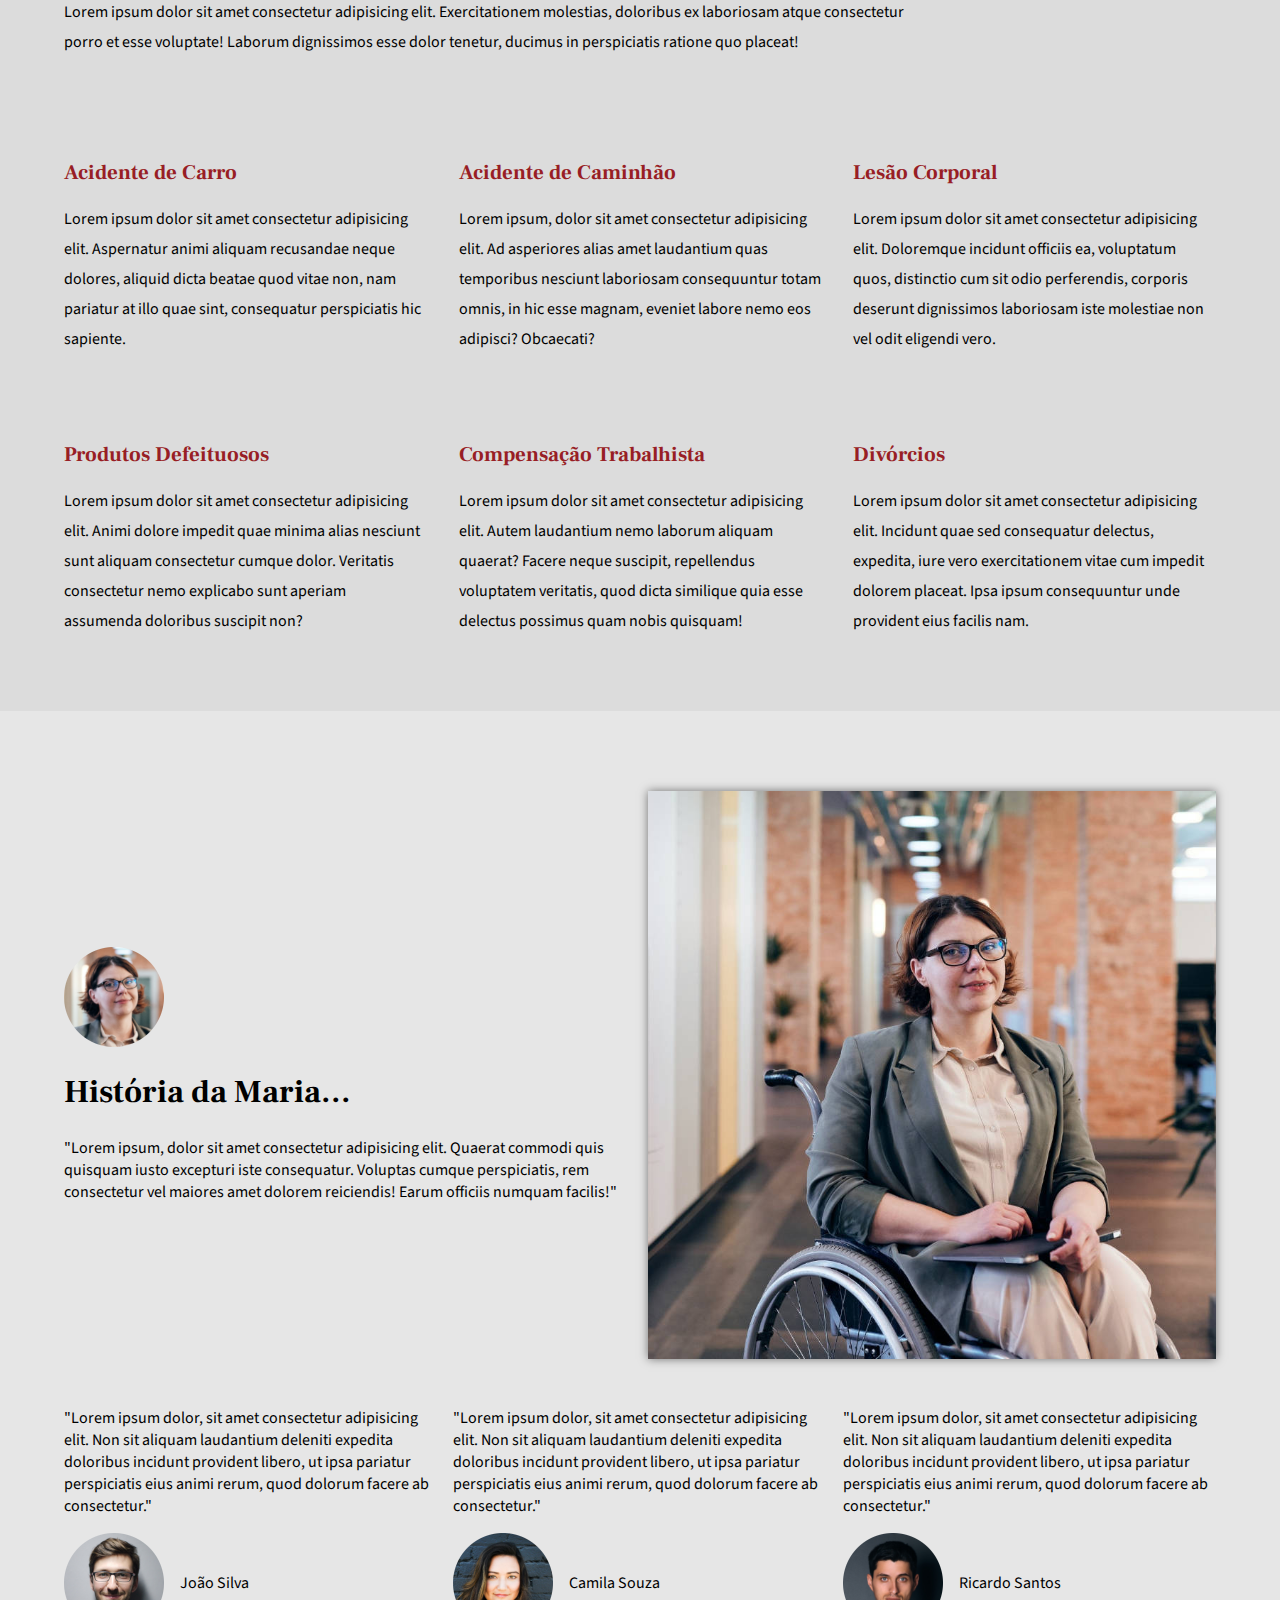
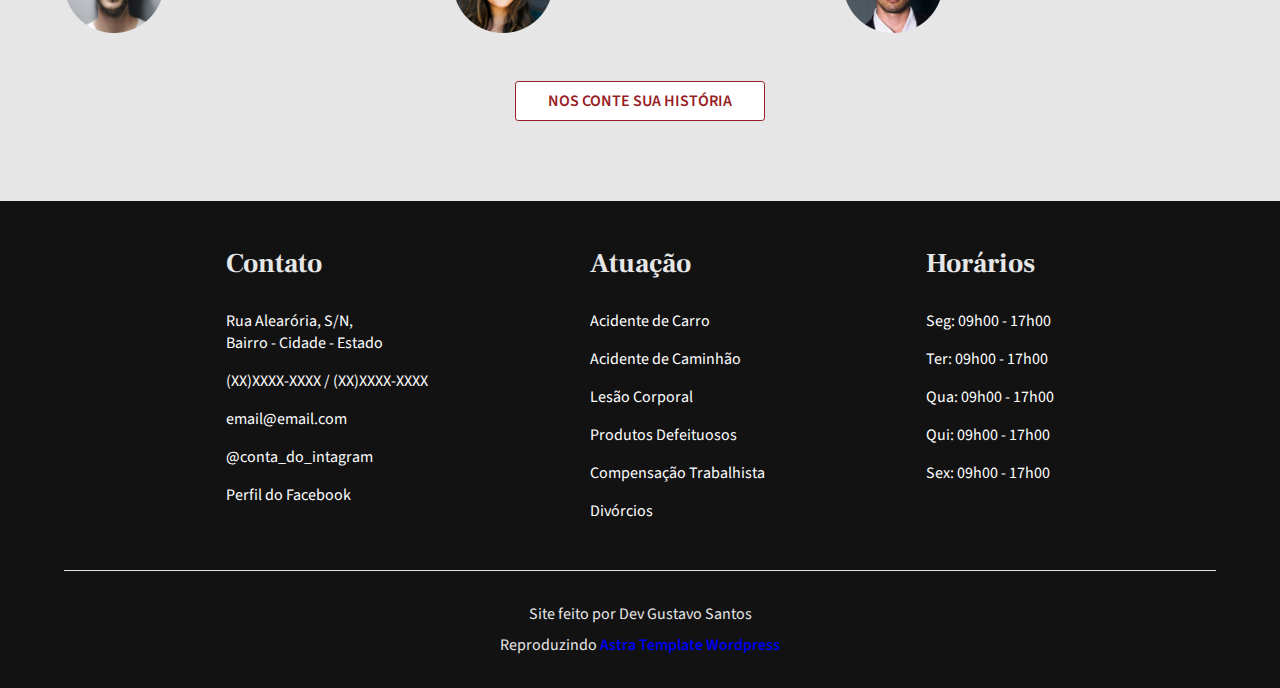
==== commit 874510cf: "sobre mobile pronto" ====
--- a/index.html
+++ b/index.html
@@ -17,7 +17,7 @@
             <a href="#"><img src="imagens/pngs/logo.png" alt="Exemplo de Logo de Advocacia"><h1>Advocacia</h1></a>
                 <ul>
                     <li><a href="#">HOME</a></li>
-                    <li><a href="#">SOBRE</a></li>
+                    <li><a href="paginas/sobre.html">SOBRE</a></li>
                     <li><a href="#" class="botao1">CONTATO</li></a>
                 </ul>
         </div>
@@ -35,7 +35,7 @@
             <nav class="menu-conteudo">
                 <ul>
                     <li><a href="#">HOME</a></li>
-                    <li><a href="#">SOBRE</a></li>
+                    <li><a href="paginas/sobre.html">SOBRE</a></li>
                     <li><a href="#" class="botao1">CONTATO</li></a>
                 </ul>
             </nav>         
--- a/estilos/geral.css
+++ b/estilos/geral.css
@@ -14,7 +14,7 @@
     --cor5: rgb(230, 230, 230);
 }
 
-/* Gerais *//* Gerais *//* Gerais */
+/* -------------------------------- Gerais -------------------------- */
 * {
     padding: 0;
     margin: 0;
@@ -34,22 +34,23 @@
     list-style-type: none;
 }
 
-
-
 section, header, p, main {
     max-width: 100vw;
     overflow: hidden;
 }
 
+.escurecimento {
+    width: 100%;
+    height: 100%;
+    background-color: rgba(0, 0, 0, 0.5);
+    background-image: linear-gradient(to left, rgb(0, 0, 0), rgba(0, 0, 0, 0.750), rgba(255, 255, 255, 0));
+}
 
-
-
-
-/* Header *//* Header *//* Header */
+/* --------------------------------- Header ------------------------- */
 header.menu-classico {
     width: 100%;
     height: 4rem;
-    background-color: rgb(0, 0, 0);
+    background-color: var(--cor2);
 }
 
 header.menu-classico .container {
@@ -79,7 +80,7 @@
 header.menu-classico ul {
     display: flex;
     align-items: center;
-    gap: 1rem;
+    gap: 3rem;
 }
 
 header.menu-classico ul li a {
@@ -91,12 +92,7 @@
     margin: 0;
 }
 
-/* Menu Mobile */
-
-
-
-
-
+/* -------------------------------- Menu Mobile --------------------- */
 
 .container {
     width: min(1200px, 90vw);
@@ -169,10 +165,17 @@
 footer .base-footer a {
     font-weight: 600;
 }
+
 footer .base-footer a:visited {
     color: inherit;
  }
 
+footer li {
+    text-decoration: none;
+    list-style-type: none;
+    color: white;
+    margin: 1rem 0;
+}
 
 @media (max-width: 700px) {
 
--- a/estilos/menu-mobile.css
+++ b/estilos/menu-mobile.css
@@ -10,6 +10,7 @@
     list-style-type: none;
     color: white;
     margin: 1rem;
+    
 }
 
 header.menu-mobile a:visited {
@@ -17,7 +18,7 @@
 }
 
 header.menu-mobile {
-    background-color: black;
+    background-color: var(--cor2);
     width: 100vw;
     height: 14vw;
     position: fixed;
@@ -93,7 +94,7 @@
     align-items: center;
     position: fixed;
     z-index: 2;
-    background-color: rgb(0, 0, 0);
+    background-color: var(--cor2);
     text-align: center;
 }
 
@@ -101,4 +102,8 @@
     header.menu-mobile {
     display: none;
     }
+
+    header.menu-mobile a, li {
+        margin: 0;
+    }
 }--- a/estilos/home.css
+++ b/estilos/home.css
@@ -14,17 +14,7 @@
     --cor5: rgb(230, 230, 230);
 }
 
-
-
-
-.escurecimento {
-    width: 100%;
-    height: 100%;
-    background-color: rgba(0, 0, 0, 0.5);
-    background-image: linear-gradient(to left, rgb(0, 0, 0), rgba(0, 0, 0, 0.750), rgba(255, 255, 255, 0));
-}
-
-/* Banner *//* Banner *//* Banner */
+/* ------------------------------ Banner ---------------------------- */
 .banner {
     background-image: url('../imagens/lei.jpg');
     min-height: 1000px;
@@ -72,7 +62,7 @@
     text-align: center;
 }
 
-/* apres *//* apres *//* apres */
+/* ---------------------------------- Apres ------------------------- */
 .apres {
     background-color: var(--cor4);
 }
@@ -148,13 +138,13 @@
 }
 
 .apres .container .cont-apres .botao2 {
-    margin: 0;
+    margin: 2rem 0;
     width: 10rem;
     text-align: center;
     font-weight: 600;
 }
 
-/* motivos *//* motivos *//* motivos */
+/* ------------------------------- Motivos -------------------------- */
 .motivos {
     background-color: var(--cor5);
 }
@@ -168,7 +158,7 @@
         "mot3 mot4"
         "base base";
     /* text-align: justify; */
-    grid-gap: 2.5rem;
+    grid-gap: 2rem;
     grid-template-rows: 1fr 2fr 2fr 3fr;
 }
 
@@ -179,6 +169,7 @@
 
 .cont-mot {
     font-size: 1.2rem;
+    margin-top: 4rem;
 }
 
 .motivos .container div:nth-child(2) {
@@ -211,9 +202,14 @@
 
 }
 
+.base-motivos *:nth-child(n) {
+    margin: 1rem 0;
+}
+
 .base-motivos h4:nth-child(1) {
     grid-area: topo;
     font-weight: 500;
+    margin-top: 4rem;
 }
 
 .base-motivos img:nth-child(2) {
@@ -232,7 +228,7 @@
     grid-area: foto4;
 }
 
-/* areas *//* areas *//* areas */
+/* --------------------------------- Areas -------------------------- */
 .areas {
     background-color: var(--cor4);
 }
@@ -289,9 +285,10 @@
     font-size: 1.3rem;
     color: var(--cor1);
 }
-/* .areas div:nth-child(n+2) {
-    text-align: justify;  
-} */
+
+.areas .container div:nth-child(n) {
+    margin: 1.7rem 0;
+}
 
 .areas .container div:nth-child(2) {
     grid-area: area1;
@@ -317,8 +314,7 @@
     grid-area: area6;
 }
 
-/* depoimentos *//* depoimentos *//* depoimentos */
-
+/* --------------------------- Depoimentos -------------------------- */
 .depoimentos {
     background-color: var(--cor5);
 }
@@ -414,7 +410,7 @@
     font-weight: 600;
 }
 
-
+/* ---------------------------- Media Querys ------------------------ */
 
 @media (max-width: 800px) {
 
@@ -473,7 +469,6 @@
     .depoimentos .base-depo {
         display: flex;
         flex-direction: column;
-        gap: 3rem;
     }
 
    /*  .depoimentos .base-depo > div:nth-child(1){
@@ -494,6 +489,7 @@
     display: flex;
     flex-direction: column;
     text-align: center;
+    margin: 2rem 0;
     }
 
 
@@ -511,7 +507,7 @@
     }
 
     .banner .botao1 {
-        margin: auto;
+        margin: 2rem auto;
     }
 
     .apres .container .cont-apres {
@@ -523,12 +519,12 @@
         display: flex;
         flex-direction: column;
         text-align: center;
+       
     }
 
     .motivos .container .base-motivos {
         display: flex;
         flex-direction: column;
-        gap: 3rem;
     }
 
     .motivos .container .base-motivos img{
